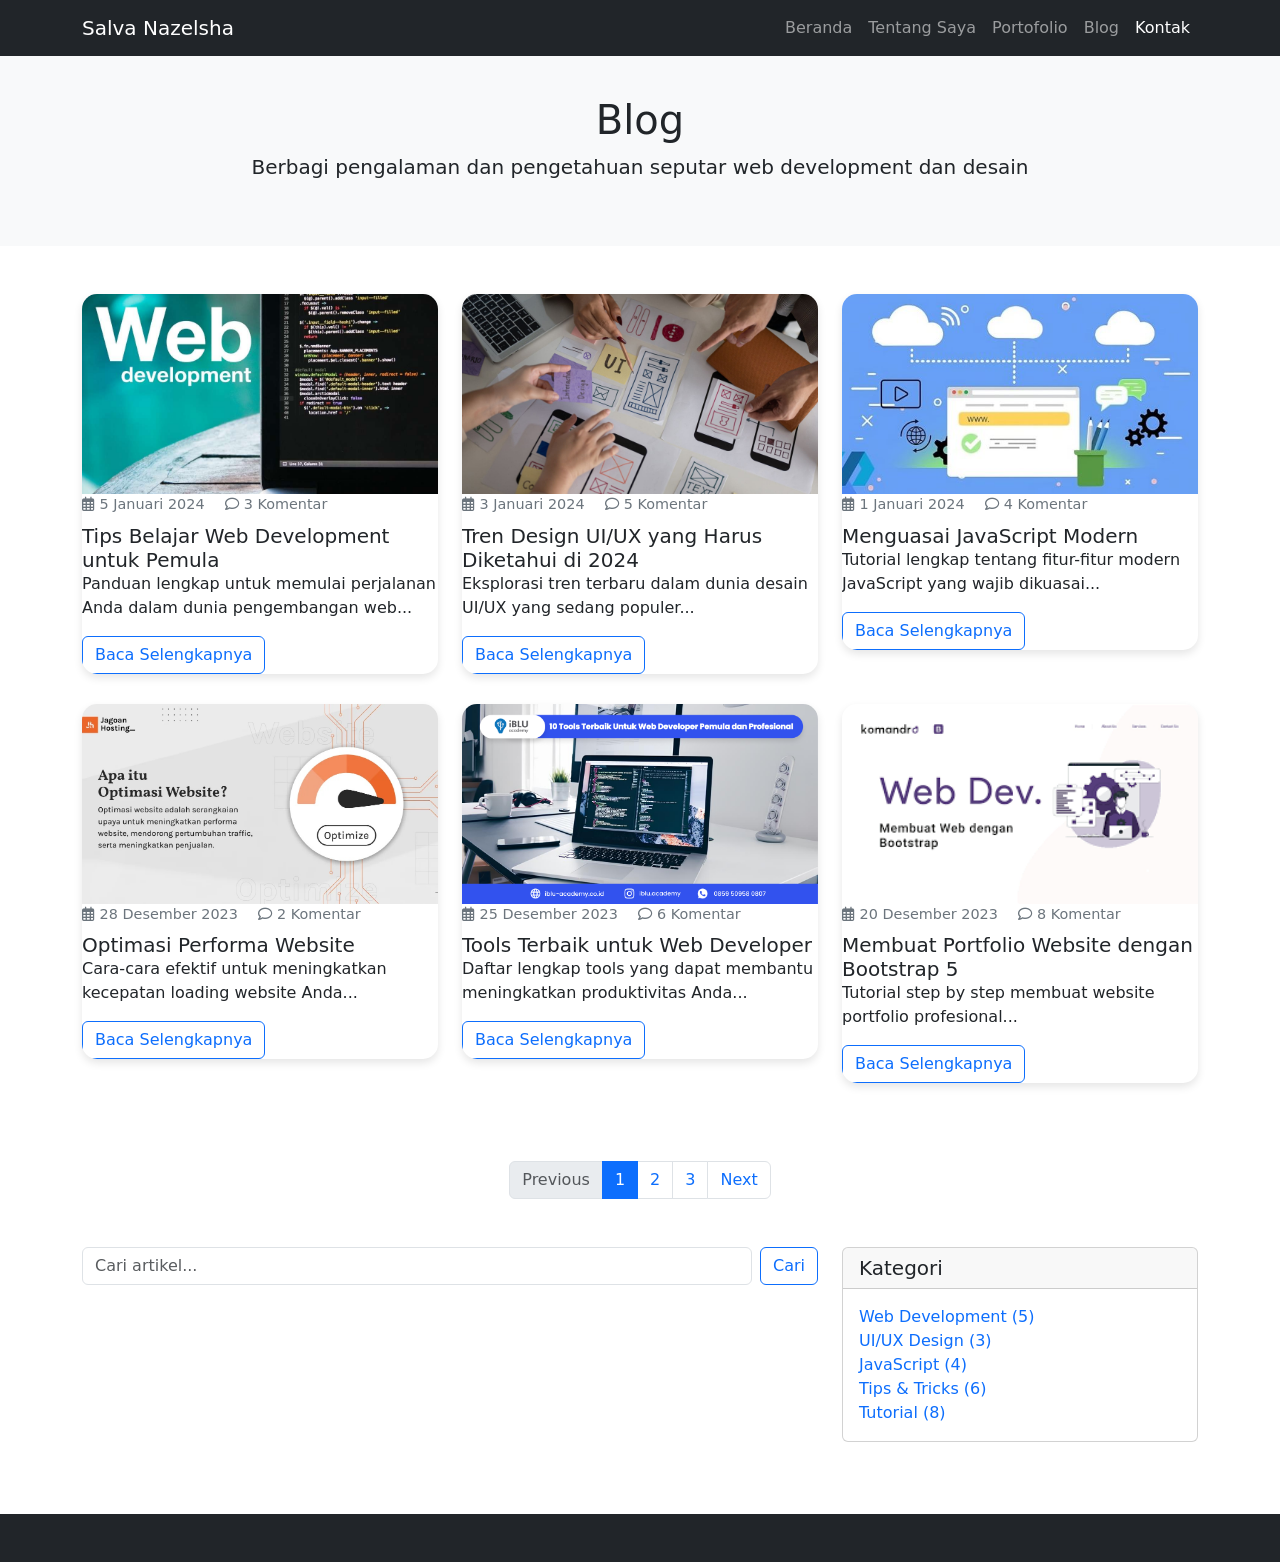
==== blog.html @ 33e666a4 "Add files via upload" ====
<!-- blog.html -->
<!DOCTYPE html>
<html lang="id">
  <head>
    <meta charset="UTF-8" />
    <meta name="viewport" content="width=device-width, initial-scale=1.0" />
    <link
      href="https://cdn.jsdelivr.net/npm/bootstrap@5.3.0-alpha1/dist/css/bootstrap.min.css"
      rel="stylesheet"
    />
    <link
      rel="stylesheet"
      href="https://cdnjs.cloudflare.com/ajax/libs/font-awesome/6.0.0/css/all.min.css"
    />
    <style>
      .blog-card {
        margin-bottom: 30px;
        transition: transform 0.3s ease;
        border-radius: 15px;
        overflow: hidden;
        box-shadow: 0 4px 8px rgba(0, 0, 0, 0.1);
      }

      .blog-card:hover {
        transform: translateY(-10px);
      }

      .blog-image {
        height: 200px;
        object-fit: cover;
      }

      .blog-meta {
        font-size: 0.9em;
        color: #6c757d;
      }

      .category-badge {
        position: absolute;
        top: 10px;
        right: 10px;
        padding: 5px 15px;
        border-radius: 20px;
      }
    </style>
    <title>Blog - Salva Nazelsha</title>
  </head>
  <body>
    <!-- Navbar -->
    <nav class="navbar navbar-expand-lg navbar-dark bg-dark fixed-top">
      <div class="container">
        <a class="navbar-brand" href="blog.html">Salva Nazelsha</a>
        <button
          class="navbar-toggler"
          type="button"
          data-bs-toggle="collapse"
          data-bs-target="#navbarNav"
        >
          <span class="navbar-toggler-icon"></span>
        </button>
        <div class="collapse navbar-collapse" id="navbarNav">
          <ul class="navbar-nav ms-auto">
            <li class="nav-item">
              <a class="nav-link" href="index.html">Beranda</a>
            </li>
            <li class="nav-item">
              <a class="nav-link" href="about.html">Tentang Saya</a>
            </li>
            <li class="nav-item">
              <a class="nav-link" href="portfolio.html">Portofolio</a>
            </li>
            <li class="nav-item">
              <a class="nav-link" href="blog.html">Blog</a>
            </li>
            <li class="nav-item">
              <a class="nav-link active" href="contact.html">Kontak</a>
            </li>
          </ul>
        </div>
      </div>
    </nav>

    <!-- Blog Header -->
    <header class="bg-light py-5 mt-5">
      <div class="container">
        <h1 class="text-center">Blog</h1>
        <p class="lead text-center">
          Berbagi pengalaman dan pengetahuan seputar web development dan desain
        </p>
      </div>
    </header>

    <!-- Blog Posts -->
    <section class="container my-5">
      <div class="row">
        <!-- Post 1 -->
        <div class="col-lg-4 col-md-6">
          <article class="blog-card">
            <img
              src="image/blog-1.jpg"
              class="blog-image w-100"
              alt="Blog Post 1"
            />
            <span class="badge bg-primary category-badge">Web Development</span>
            <div class="card-body">
              <div class="blog-meta mb-2">
                <i class="far fa-calendar-alt"></i> 5 Januari 2024
                <i class="far fa-comment ms-3"></i> 3 Komentar
              </div>
              <h5 class="card-title">
                Tips Belajar Web Development untuk Pemula
              </h5>
              <p class="card-text">
                Panduan lengkap untuk memulai perjalanan Anda dalam dunia
                pengembangan web...
              </p>
              <a href="#" class="btn btn-outline-primary">Baca Selengkapnya</a>
            </div>
          </article>
        </div>

        <!-- Post 2 -->
        <div class="col-lg-4 col-md-6">
          <article class="blog-card">
            <img
              src="image/blog-2.jpg"
              class="blog-image w-100"
              alt="Blog Post 2"
            />
            <span class="badge bg-success category-badge">UI/UX Design</span>
            <div class="card-body">
              <div class="blog-meta mb-2">
                <i class="far fa-calendar-alt"></i> 3 Januari 2024
                <i class="far fa-comment ms-3"></i> 5 Komentar
              </div>
              <h5 class="card-title">
                Tren Design UI/UX yang Harus Diketahui di 2024
              </h5>
              <p class="card-text">
                Eksplorasi tren terbaru dalam dunia desain UI/UX yang sedang
                populer...
              </p>
              <a href="#" class="btn btn-outline-primary">Baca Selengkapnya</a>
            </div>
          </article>
        </div>

        <!-- Post 3 -->
        <div class="col-lg-4 col-md-6">
          <article class="blog-card">
            <img
              src="image/blog-3.jpg"
              class="blog-image w-100"
              alt="Blog Post 3"
            />
            <span class="badge bg-warning category-badge">JavaScript</span>
            <div class="card-body">
              <div class="blog-meta mb-2">
                <i class="far fa-calendar-alt"></i> 1 Januari 2024
                <i class="far fa-comment ms-3"></i> 4 Komentar
              </div>
              <h5 class="card-title">Menguasai JavaScript Modern</h5>
              <p class="card-text">
                Tutorial lengkap tentang fitur-fitur modern JavaScript yang
                wajib dikuasai...
              </p>
              <a href="#" class="btn btn-outline-primary">Baca Selengkapnya</a>
            </div>
          </article>
        </div>

        <!-- Post 4 -->
        <div class="col-lg-4 col-md-6">
          <article class="blog-card">
            <img
              src="image/blog-4.jpg"
              class="blog-image w-100"
              alt="Blog Post 4"
            />
            <span class="badge bg-info category-badge">Tips & Tricks</span>
            <div class="card-body">
              <div class="blog-meta mb-2">
                <i class="far fa-calendar-alt"></i> 28 Desember 2023
                <i class="far fa-comment ms-3"></i> 2 Komentar
              </div>
              <h5 class="card-title">Optimasi Performa Website</h5>
              <p class="card-text">
                Cara-cara efektif untuk meningkatkan kecepatan loading website
                Anda...
              </p>
              <a href="#" class="btn btn-outline-primary">Baca Selengkapnya</a>
            </div>
          </article>
        </div>

        <!-- Post 5 -->
        <div class="col-lg-4 col-md-6">
          <article class="blog-card">
            <img
              src="image/blog-5.png"
              class="blog-image w-100"
              alt="Blog Post 5"
            />
            <span class="badge bg-danger category-badge">Tools</span>
            <div class="card-body">
              <div class="blog-meta mb-2">
                <i class="far fa-calendar-alt"></i> 25 Desember 2023
                <i class="far fa-comment ms-3"></i> 6 Komentar
              </div>
              <h5 class="card-title">Tools Terbaik untuk Web Developer</h5>
              <p class="card-text">
                Daftar lengkap tools yang dapat membantu meningkatkan
                produktivitas Anda...
              </p>
              <a href="#" class="btn btn-outline-primary">Baca Selengkapnya</a>
            </div>
          </article>
        </div>

        <!-- Post 6 -->
        <div class="col-lg-4 col-md-6">
          <article class="blog-card">
            <img
              src="image/blog-6.png"
              class="blog-image w-100"
              alt="Blog Post 6"
            />
            <span class="badge bg-secondary category-badge">Tutorial</span>
            <div class="card-body">
              <div class="blog-meta mb-2">
                <i class="far fa-calendar-alt"></i> 20 Desember 2023
                <i class="far fa-comment ms-3"></i> 8 Komentar
              </div>
              <h5 class="card-title">
                Membuat Portfolio Website dengan Bootstrap 5
              </h5>
              <p class="card-text">
                Tutorial step by step membuat website portfolio profesional...
              </p>
              <a href="#" class="btn btn-outline-primary">Baca Selengkapnya</a>
            </div>
          </article>
        </div>
      </div>

      <!-- Pagination -->
      <nav class="my-5">
        <ul class="pagination justify-content-center">
          <li class="page-item disabled">
            <a class="page-link" href="#" tabindex="-1">Previous</a>
          </li>
          <li class="page-item active"><a class="page-link" href="#">1</a></li>
          <li class="page-item"><a class="page-link" href="#">2</a></li>
          <li class="page-item"><a class="page-link" href="#">3</a></li>
          <li class="page-item">
            <a class="page-link" href="#">Next</a>
          </li>
        </ul>
      </nav>
    </section>

    <!-- Blog Sidebar -->
    <aside class="container mb-5">
      <div class="row">
        <div class="col-lg-8">
          <!-- Search Bar -->
          <div class="mb-4">
            <form class="d-flex">
              <input
                class="form-control me-2"
                type="search"
                placeholder="Cari artikel..."
                aria-label="Search"
              />
              <button class="btn btn-outline-primary" type="submit">
                Cari
              </button>
            </form>
          </div>
        </div>
        <div class="col-lg-4">
          <!-- Categories -->
          <div class="card mb-4">
            <div class="card-header">
              <h5 class="mb-0">Kategori</h5>
            </div>
            <div class="card-body">
              <ul class="list-unstyled mb-0">
                <li>
                  <a href="#" class="text-decoration-none"
                    >Web Development (5)</a
                  >
                </li>
                <li>
                  <a href="#" class="text-decoration-none">UI/UX Design (3)</a>
                </li>
                <li>
                  <a href="#" class="text-decoration-none">JavaScript (4)</a>
                </li>
                <li>
                  <a href="#" class="text-decoration-none">Tips & Tricks (6)</a>
                </li>
                <li>
                  <a href="#" class="text-decoration-none">Tutorial (8)</a>
                </li>
              </ul>
            </div>
          </div>
        </div>
      </div>
    </aside>

    <!-- Footer same as index.html -->
    <footer class="bg-dark text-white py-4">
      <!-- ... (sama seperti di index.html) ... -->
    </footer>
  </body>
</html>

<!-- Saya akan melanjutkan dengan halaman contact.html di pesan berikutnya karena batasan karakter -->
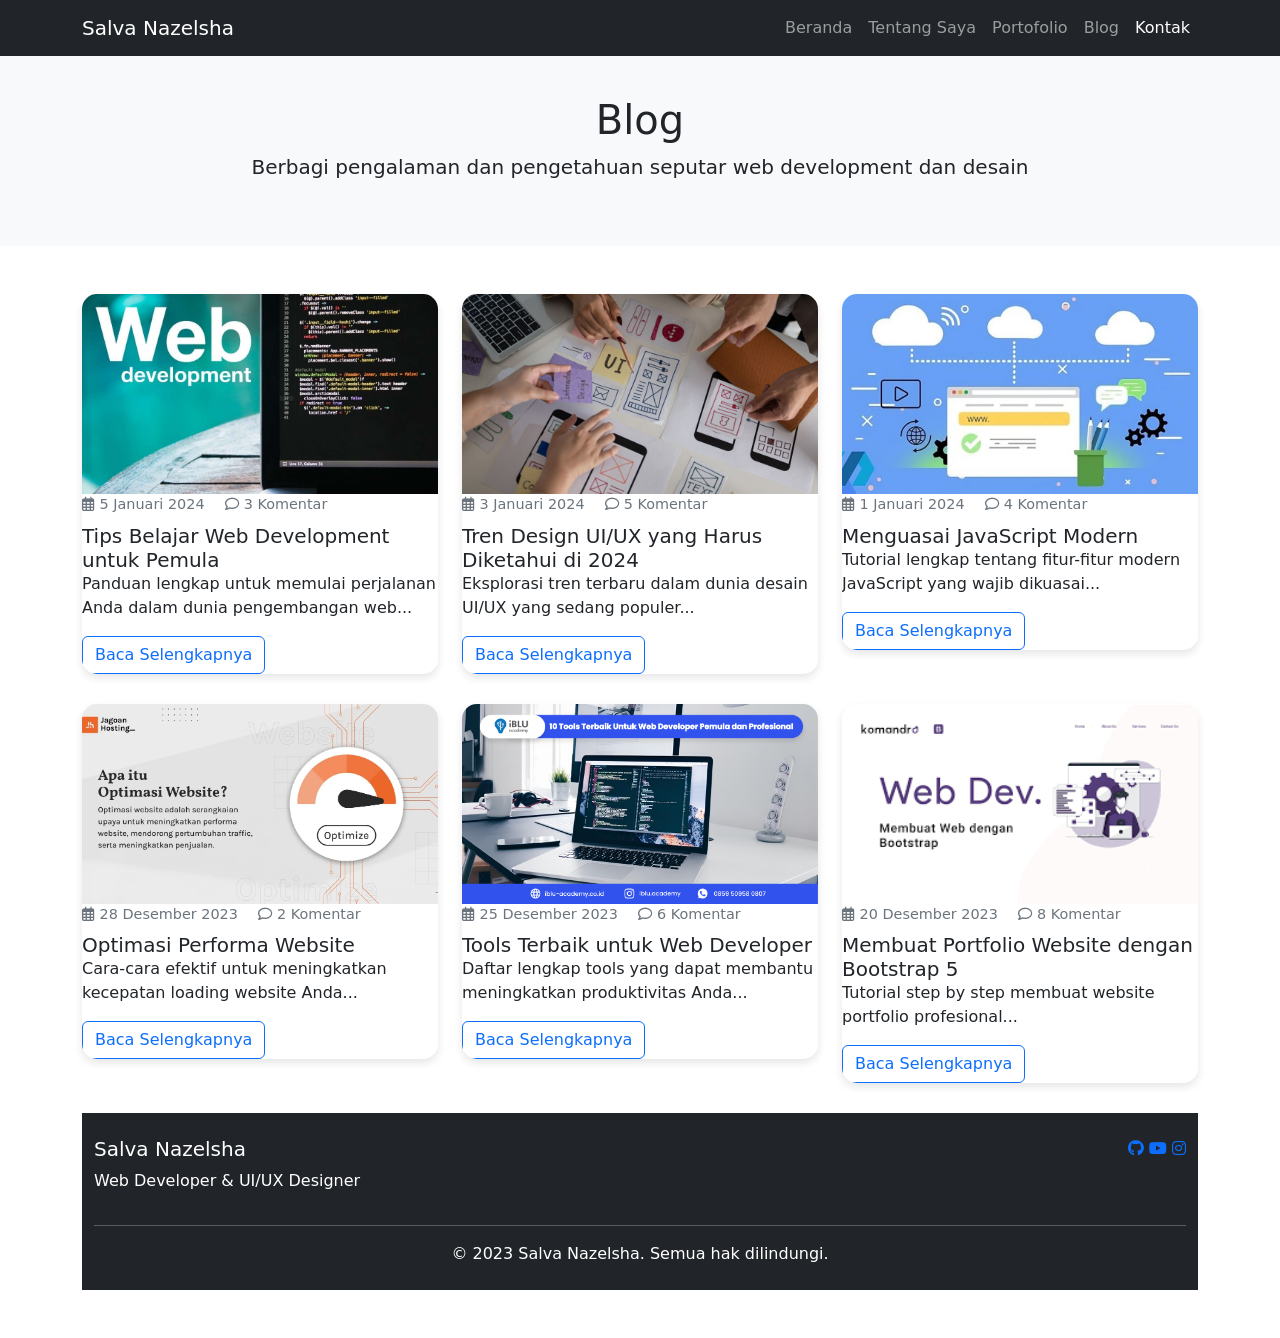
==== commit c1532af9: "Add files via upload" ====
--- a/blog.html
+++ b/blog.html
@@ -114,7 +114,7 @@
                 Panduan lengkap untuk memulai perjalanan Anda dalam dunia
                 pengembangan web...
               </p>
-              <a href="#" class="btn btn-outline-primary">Baca Selengkapnya</a>
+              <a href="https://bif.telkomuniversity.ac.id/cara-belajar-pemrograman-untuk-pemula/#:~:text=menjadi%20programmer%20andal.-,1.,mempelajari%20bahasa%20yang%20lebih%20kompleks." class="btn btn-outline-primary">Baca Selengkapnya</a>
             </div>
           </article>
         </div>
@@ -140,7 +140,7 @@
                 Eksplorasi tren terbaru dalam dunia desain UI/UX yang sedang
                 populer...
               </p>
-              <a href="#" class="btn btn-outline-primary">Baca Selengkapnya</a>
+              <a href="https://www.inixindo.id/5-tren-desain-ui-ux-tahun-2024-yang-harus-kamu-ketahui/" class="btn btn-outline-primary">Baca Selengkapnya</a>
             </div>
           </article>
         </div>
@@ -164,7 +164,7 @@
                 Tutorial lengkap tentang fitur-fitur modern JavaScript yang
                 wajib dikuasai...
               </p>
-              <a href="#" class="btn btn-outline-primary">Baca Selengkapnya</a>
+              <a href="https://codechronicle.medium.com/basics-of-modern-javascript-unveiling-the-fundamentals-8bf036226b97" class="btn btn-outline-primary">Baca Selengkapnya</a>
             </div>
           </article>
         </div>
@@ -188,7 +188,7 @@
                 Cara-cara efektif untuk meningkatkan kecepatan loading website
                 Anda...
               </p>
-              <a href="#" class="btn btn-outline-primary">Baca Selengkapnya</a>
+              <a href="https://whello.id/tips-digital-marketing/optimasi-website/?srsltid=AfmBOopkUDxpr17tIHBtJt0_ZgzWKuEStZesVvCYG4O5V0Ncg3NKQvsw" class="btn btn-outline-primary">Baca Selengkapnya</a>
             </div>
           </article>
         </div>
@@ -212,7 +212,7 @@
                 Daftar lengkap tools yang dapat membantu meningkatkan
                 produktivitas Anda...
               </p>
-              <a href="#" class="btn btn-outline-primary">Baca Selengkapnya</a>
+              <a href="https://danacita.co.id/blog/7-tools-web-development-untuk-para-web-developer/" class="btn btn-outline-primary">Baca Selengkapnya</a>
             </div>
           </article>
         </div>
@@ -237,84 +237,41 @@
               <p class="card-text">
                 Tutorial step by step membuat website portfolio profesional...
               </p>
-              <a href="#" class="btn btn-outline-primary">Baca Selengkapnya</a>
+              <a href="https://medium.com/@zyrridian/membuat-website-portfolio-menggunakan-bootstrap-5-3ac829ae84eb" class="btn btn-outline-primary">Baca Selengkapnya</a>
             </div>
           </article>
         </div>
       </div>
 
-      <!-- Pagination -->
-      <nav class="my-5">
-        <ul class="pagination justify-content-center">
-          <li class="page-item disabled">
-            <a class="page-link" href="#" tabindex="-1">Previous</a>
-          </li>
-          <li class="page-item active"><a class="page-link" href="#">1</a></li>
-          <li class="page-item"><a class="page-link" href="#">2</a></li>
-          <li class="page-item"><a class="page-link" href="#">3</a></li>
-          <li class="page-item">
-            <a class="page-link" href="#">Next</a>
-          </li>
-        </ul>
-      </nav>
-    </section>
-
-    <!-- Blog Sidebar -->
-    <aside class="container mb-5">
-      <div class="row">
-        <div class="col-lg-8">
-          <!-- Search Bar -->
-          <div class="mb-4">
-            <form class="d-flex">
-              <input
-                class="form-control me-2"
-                type="search"
-                placeholder="Cari artikel..."
-                aria-label="Search"
-              />
-              <button class="btn btn-outline-primary" type="submit">
-                Cari
-              </button>
-            </form>
+
+      <footer class="bg-dark text-white py-4">
+        <div class="container">
+          <div class="row">
+            <div class="col-md-6">
+              <h5>Salva Nazelsha</h5>
+              <p>Web Developer & UI/UX Designer</p>
+            </div>
+            <div class="col-md-6 text-md-end">
+              <div class="social-icons">
+                <a href="https://github.com/SalvaNazelsha" target="_blank"
+                  ><i class="fab fa-github"></i
+                ></a>
+                <a href="https://www.youtube.com/@salvanazelsha" target="_blank"
+                  ><i class="fab fa-youtube"></i
+                ></a>
+                <a href="https://www.instagram.com/slvanzlsha" target="_blank"
+                  ><i class="fab fa-instagram"></i
+                ></a>
+              </div>
+            </div>
           </div>
-        </div>
-        <div class="col-lg-4">
-          <!-- Categories -->
-          <div class="card mb-4">
-            <div class="card-header">
-              <h5 class="mb-0">Kategori</h5>
-            </div>
-            <div class="card-body">
-              <ul class="list-unstyled mb-0">
-                <li>
-                  <a href="#" class="text-decoration-none"
-                    >Web Development (5)</a
-                  >
-                </li>
-                <li>
-                  <a href="#" class="text-decoration-none">UI/UX Design (3)</a>
-                </li>
-                <li>
-                  <a href="#" class="text-decoration-none">JavaScript (4)</a>
-                </li>
-                <li>
-                  <a href="#" class="text-decoration-none">Tips & Tricks (6)</a>
-                </li>
-                <li>
-                  <a href="#" class="text-decoration-none">Tutorial (8)</a>
-                </li>
-              </ul>
-            </div>
-          </div>
-        </div>
-      </div>
-    </aside>
-
-    <!-- Footer same as index.html -->
-    <footer class="bg-dark text-white py-4">
-      <!-- ... (sama seperti di index.html) ... -->
-    </footer>
-  </body>
-</html>
-
-<!-- Saya akan melanjutkan dengan halaman contact.html di pesan berikutnya karena batasan karakter -->
+          <hr />
+          <p class="text-center mb-0">
+            &copy; 2023 Salva Nazelsha. Semua hak dilindungi.
+          </p>
+        </div>
+      </footer>
+  
+      <script src="https://cdn.jsdelivr.net/npm/bootstrap@5.3.0-alpha1/dist/js/bootstrap.bundle.min.js"></script>
+    </body>
+  </html>
